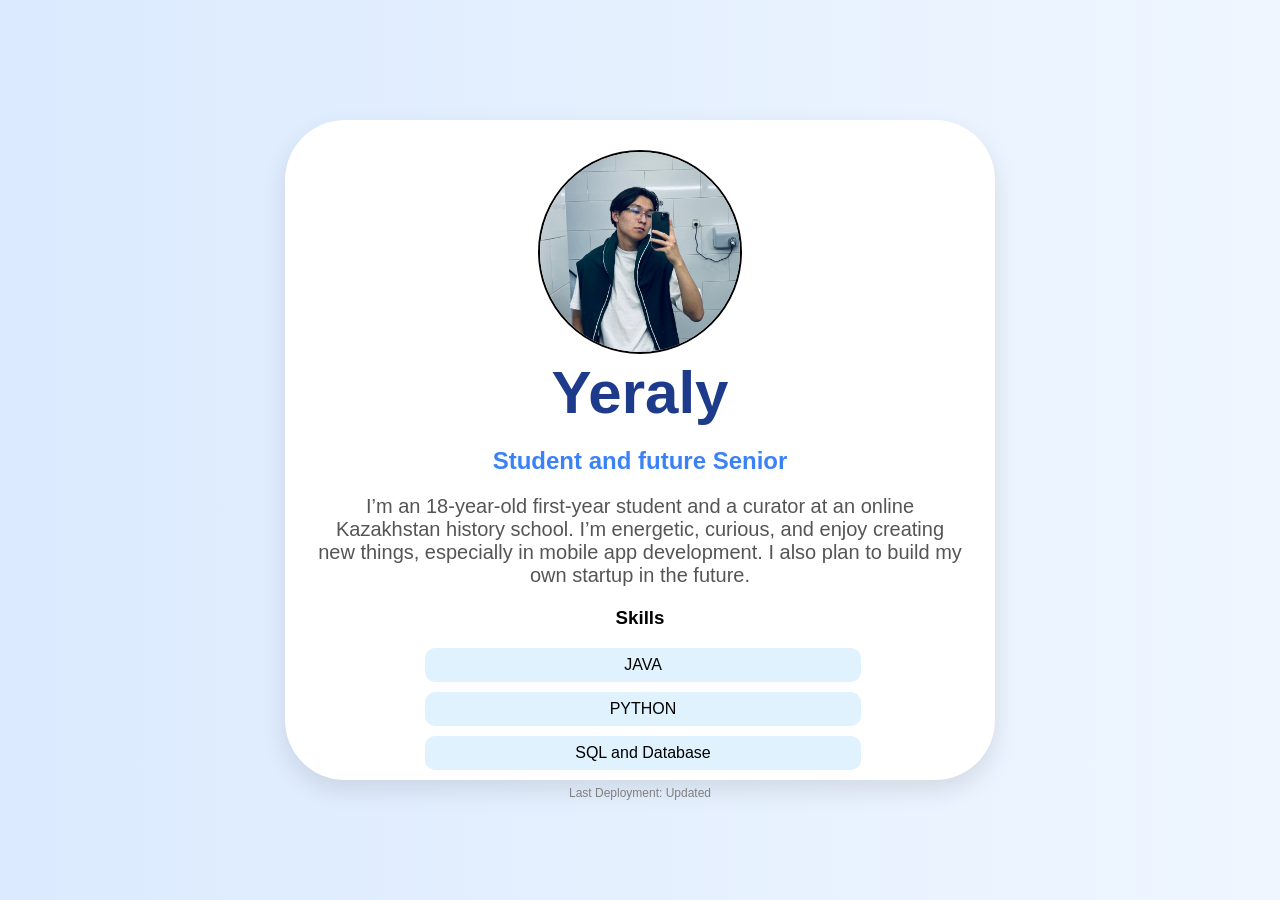
==== index.html @ 1bd36b5c "Update index.html" ====
<!DOCTYPE html>
<html>
<head>
    <title>My DevOps Portfolio</title>
    <link rel="stylesheet" href="website_styl.css">
</head>
<body>

    <div class="card">
        <img src="p1.jpeg" alt="Profile Picture" class="p1_picture">
        <h1>Yeraly</h1>
        <h2>Student and future Senior</h2>

        <p class="bio">
            I’m an 18-year-old first-year student and a curator at an online Kazakhstan history school. 
            I’m energetic, curious, and enjoy creating new things, especially in mobile app development. 
            I also plan to build my own startup in the future.
        </p>

        <h3>Skills</h3>
        <ul>
            <li>JAVA</li>
            <li>PYTHON</li>
            <li>SQL and Database</li>
        </ul>

        <p class="date">Last Deployment: Updated</p>
    </div>

</body>
</html>
---- website_styl.css ----
body {
    margin: 0;
    font-family: Arial, sans-serif;
    background: linear-gradient(to right, #dbeafe, #eff6ff);
    display: flex;
    justify-content: center;
    align-items: center;
    height: 100vh;
}

.card {
    background: white;
    padding: 30px;
    border-radius: 60px;
    width: 650px;
    height: 600px;
    text-align: center;
    box-shadow: 0 10px 25px rgba(0, 0, 0, 0.1);
}

h1 {
    margin-top: 0px;
    margin-bottom: 0px;
    color: #1e3a8a;
    font-size: 60px
}

h2 {
    color: #3b82f6;
    margin-bottom: 15px;
}

.bio {
    color: #555;
    font-size: 20px;
}

ul {
    list-style: none;
    padding: 0;
}

li {
    background: #e0f2fe;
    margin: 10px 110px;
    padding: 8px;
    border-radius: 10px;
    width: 420px;
}

.date {
    margin-top: 15px;
    font-size: 12px;
    color: gray;
}

.p1_picture {
    width: 200px;
    height: 200px;
    border-radius: 50%;
    object-fit: cover;
    margin-bottom: 0px;
    border: 2px solid black;
}
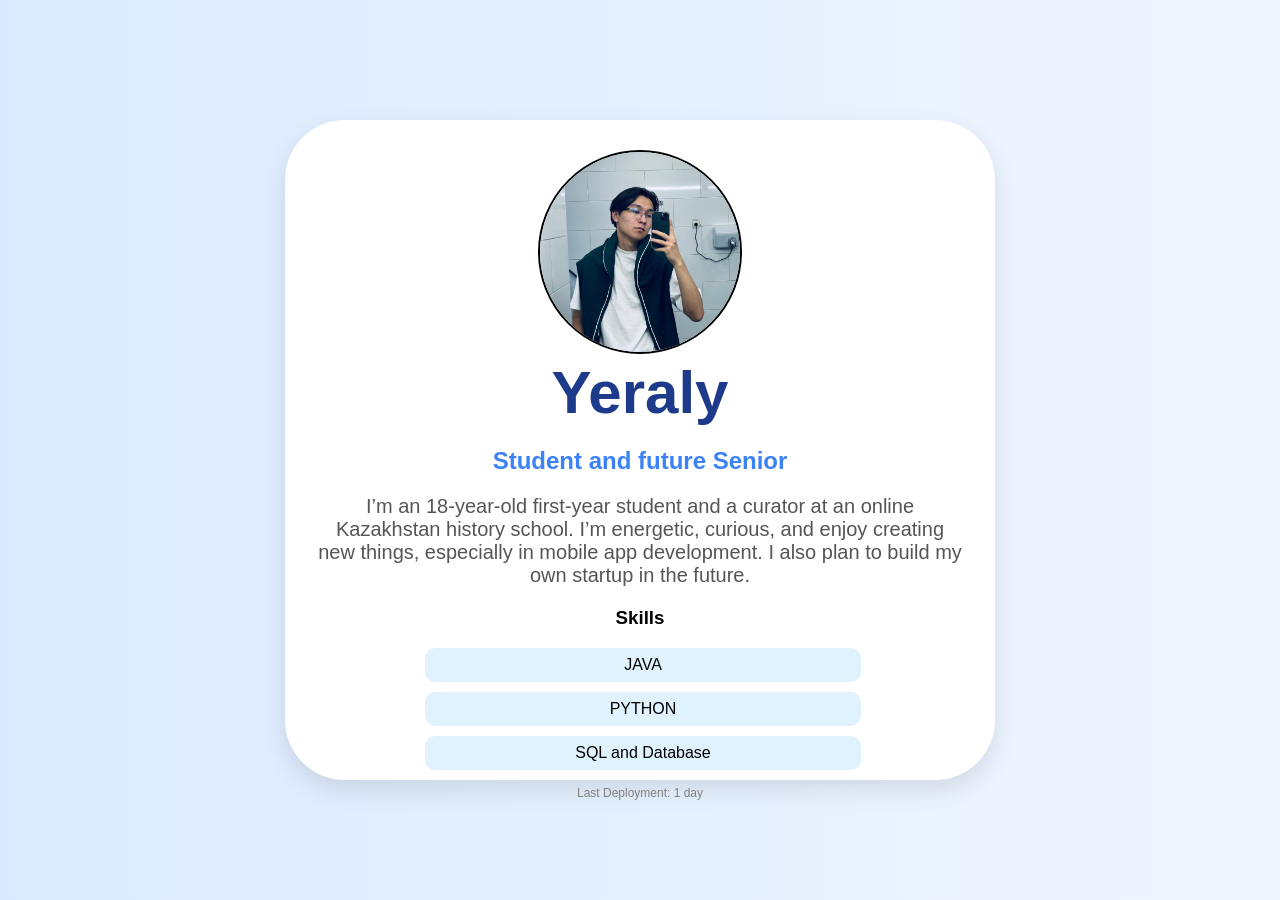
==== commit a96ea9e6: "Update index.html" ====
--- a/index.html
+++ b/index.html
@@ -24,7 +24,7 @@
             <li>SQL and Database</li>
         </ul>
 
-        <p class="date">Last Deployment: Updated</p>
+        <p class="date">Last Deployment: 1 day</p>
     </div>
 
 </body>
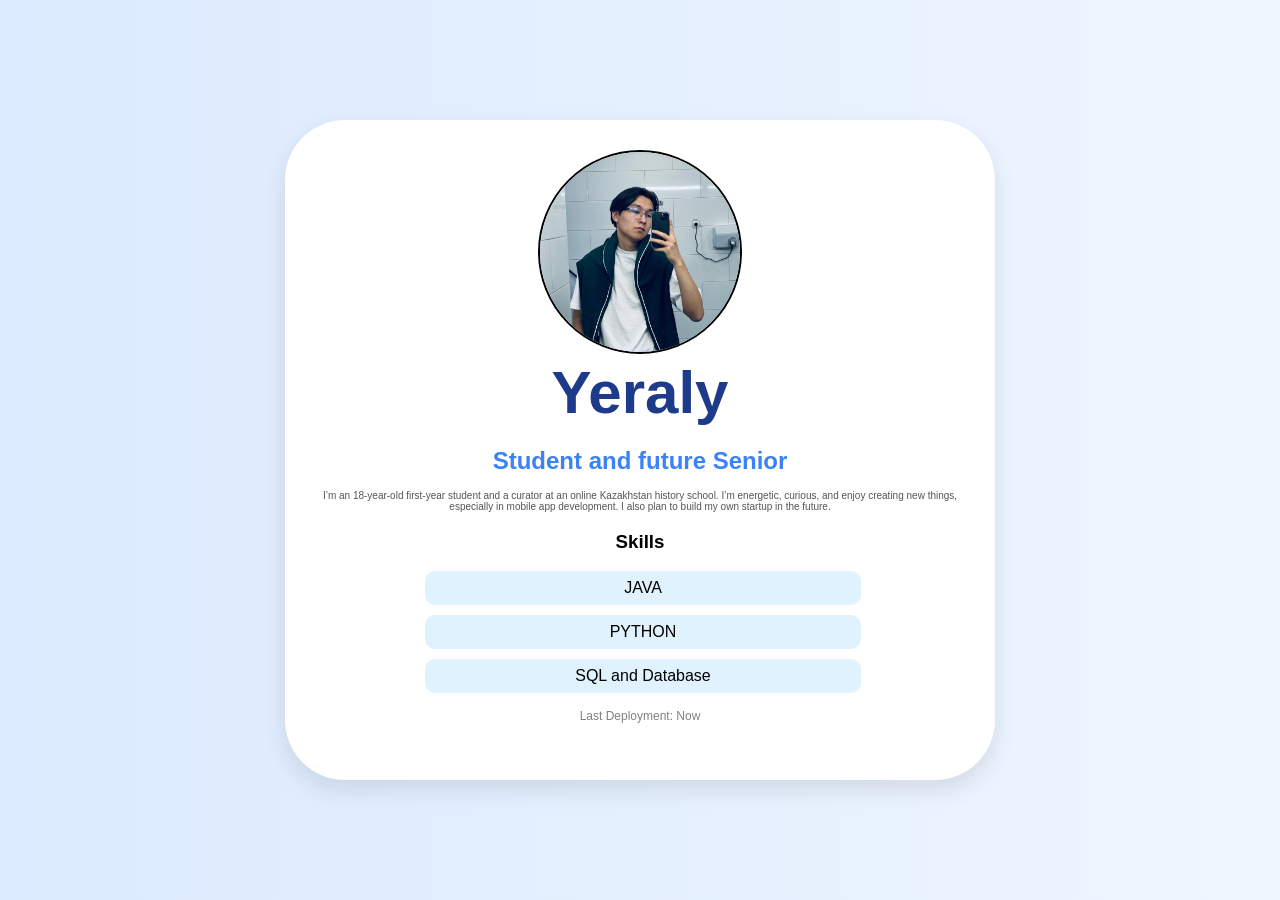
==== commit 0aea8e42: "Update index.html" ====
--- a/index.html
+++ b/index.html
@@ -24,7 +24,7 @@
             <li>SQL and Database</li>
         </ul>
 
-        <p class="date">Last Deployment: 1 day</p>
+        <p class="date">Last Deployment: Now</p>
     </div>
 
 </body>
--- a/website_styl.css
+++ b/website_styl.css
@@ -32,7 +32,7 @@
 
 .bio {
     color: #555;
-    font-size: 20px;
+    font-size: 10px;
 }
 
 ul {
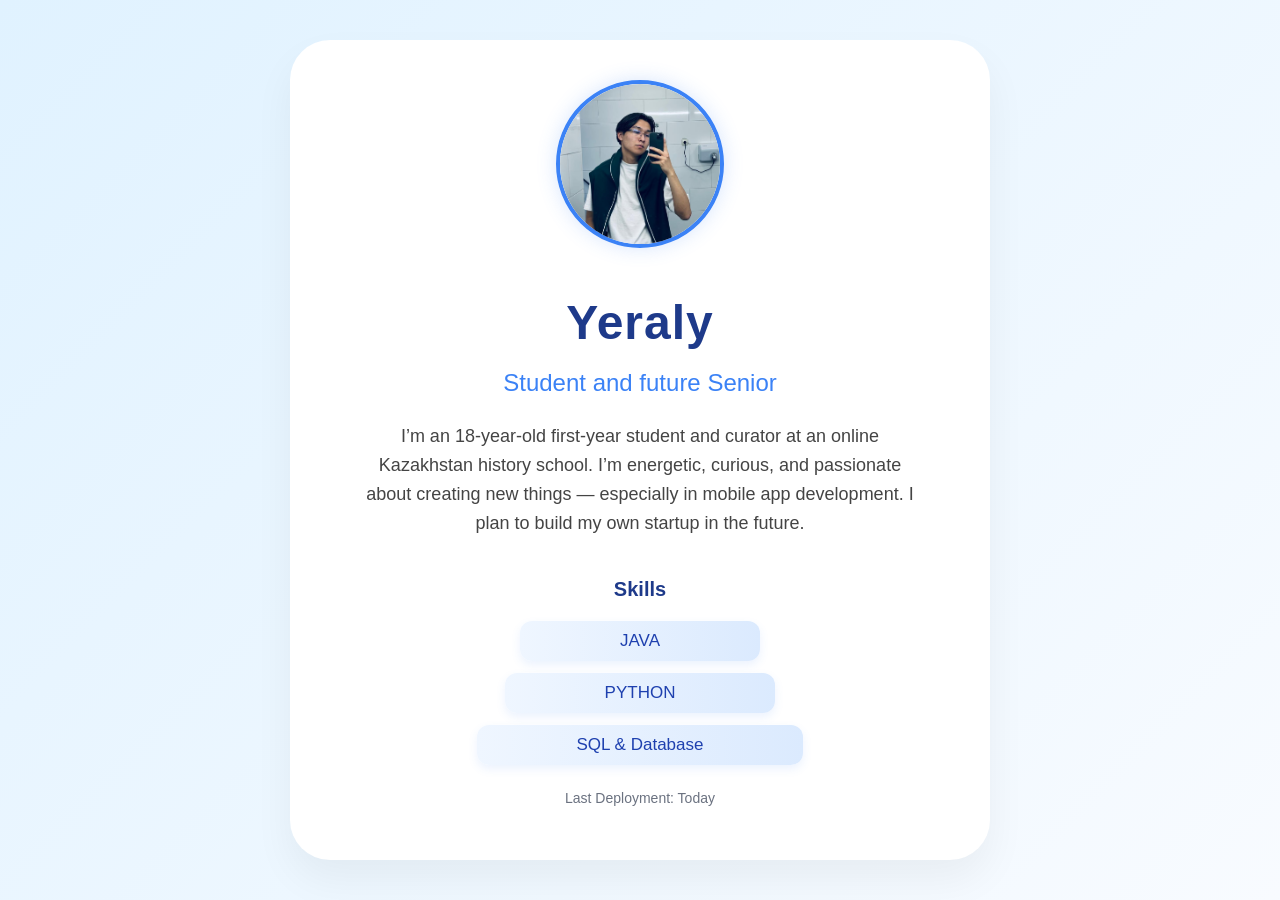
==== commit 96c34fd6: "Rename my_website.html to index.html" ====
--- a/index.html
+++ b/index.html
@@ -1,30 +1,34 @@
 <!DOCTYPE html>
-<html>
+<html lang="en">
 <head>
-    <title>My DevOps Portfolio</title>
+    <meta charset="UTF-8">
+    <title>Yeraly | Portfolio</title>
     <link rel="stylesheet" href="website_styl.css">
 </head>
 <body>
 
     <div class="card">
-        <img src="p1.jpeg" alt="Profile Picture" class="p1_picture">
+        <div class="profile">
+            <img src="p1.jpeg" alt="Profile Picture" class="p1_picture">
+        </div>
+
         <h1>Yeraly</h1>
         <h2>Student and future Senior</h2>
 
         <p class="bio">
-            I’m an 18-year-old first-year student and a curator at an online Kazakhstan history school. 
-            I’m energetic, curious, and enjoy creating new things, especially in mobile app development. 
-            I also plan to build my own startup in the future.
+            I’m an 18-year-old first-year student and curator at an online Kazakhstan history school. 
+            I’m energetic, curious, and passionate about creating new things — especially in mobile app development.
+            I plan to build my own startup in the future.
         </p>
 
         <h3>Skills</h3>
-        <ul>
-            <li>JAVA</li>
-            <li>PYTHON</li>
-            <li>SQL and Database</li>
-        </ul>
+        <div class="skills">
+            <span>JAVA</span>
+            <span>PYTHON</span>
+            <span>SQL & Database</span>
+        </div>
 
-        <p class="date">Last Deployment: Now</p>
+        <p class="date">Last Deployment: Today</p>
     </div>
 
 </body>
--- a/website_styl.css
+++ b/website_styl.css
@@ -1,64 +1,121 @@
 body {
     margin: 0;
-    font-family: Arial, sans-serif;
-    background: linear-gradient(to right, #dbeafe, #eff6ff);
+    font-family: 'Poppins', sans-serif;
+    background: linear-gradient(135deg, #e0f2ff, #f8fbff);
     display: flex;
     justify-content: center;
     align-items: center;
     height: 100vh;
+    overflow: hidden;
 }
 
 .card {
     background: white;
-    padding: 30px;
-    border-radius: 60px;
-    width: 650px;
-    height: 600px;
+    padding: 40px 50px;
+    border-radius: 40px;
+    width: 600px;
     text-align: center;
-    box-shadow: 0 10px 25px rgba(0, 0, 0, 0.1);
+    box-shadow: 0 20px 40px rgba(0, 0, 0, 0.05);
+    transition: all 0.4s ease;
+    animation: fadeIn 1.2s ease forwards;
+}
+
+.card:hover {
+    transform: translateY(-10px);
+    box-shadow: 0 25px 50px rgba(0, 0, 0, 0.1);
+}
+
+@keyframes fadeIn {
+    from {
+        opacity: 0;
+        transform: translateY(30px);
+    }
+    to {
+        opacity: 1;
+        transform: translateY(0);
+    }
+}
+
+.p1_picture {
+    width: 160px;
+    height: 160px;
+    border-radius: 50%;
+    object-fit: cover;
+    border: 4px solid #3b82f6;
+    margin-bottom: 10px;
+    box-shadow: 0 0 20px rgba(59, 130, 246, 0.2);
 }
 
 h1 {
-    margin-top: 0px;
-    margin-bottom: 0px;
+    margin-bottom: 10px;
     color: #1e3a8a;
-    font-size: 60px
+    font-size: 48px;
+    letter-spacing: 1px;
 }
 
 h2 {
     color: #3b82f6;
-    margin-bottom: 15px;
+    font-weight: 500;
+    margin-bottom: 25px;
+}
+
+h3 {
+    margin-top: 40px;
+    font-size: 20px;
+    color: #1e3a8a;
 }
 
 .bio {
-    color: #555;
-    font-size: 10px;
+    color: #444;
+    font-size: 18px;
+    line-height: 1.6;
+    margin: 0 20px;
 }
 
-ul {
-    list-style: none;
-    padding: 0;
+.skills {
+    display: flex;
+    flex-direction: column;
+    align-items: center;
+    gap: 12px;
+    margin-top: 20px;
 }
 
-li {
-    background: #e0f2fe;
-    margin: 10px 110px;
-    padding: 8px;
-    border-radius: 10px;
-    width: 420px;
+.skills span {
+    background: linear-gradient(90deg, #eff6ff, #dbeafe);
+    color: #1e40af;
+    padding: 10px 100px;
+    border-radius: 12px;
+    font-weight: 500;
+    font-size: 17px;
+    box-shadow: 0 4px 10px rgba(59, 130, 246, 0.1);
+    transition: 0.3s;
+}
+
+.skills span:hover {
+    background: linear-gradient(90deg, #3b82f6, #60a5fa);
+    color: white;
+    transform: scale(1.05);
+    box-shadow: 0 6px 15px rgba(59, 130, 246, 0.3);
 }
 
 .date {
-    margin-top: 15px;
-    font-size: 12px;
-    color: gray;
+    margin-top: 25px;
+    font-size: 14px;
+    color: #6b7280;
 }
 
-.p1_picture {
-    width: 200px;
-    height: 200px;
-    border-radius: 50%;
-    object-fit: cover;
-    margin-bottom: 0px;
-    border: 2px solid black;
+@media (max-width: 700px) {
+    .card {
+        width: 85%;
+        padding: 30px;
+    }
+
+    .skills span {
+        padding: 10px 40px;
+        font-size: 16px;
+    }
+
+    .bio {
+        font-size: 16px;
+    }
 }
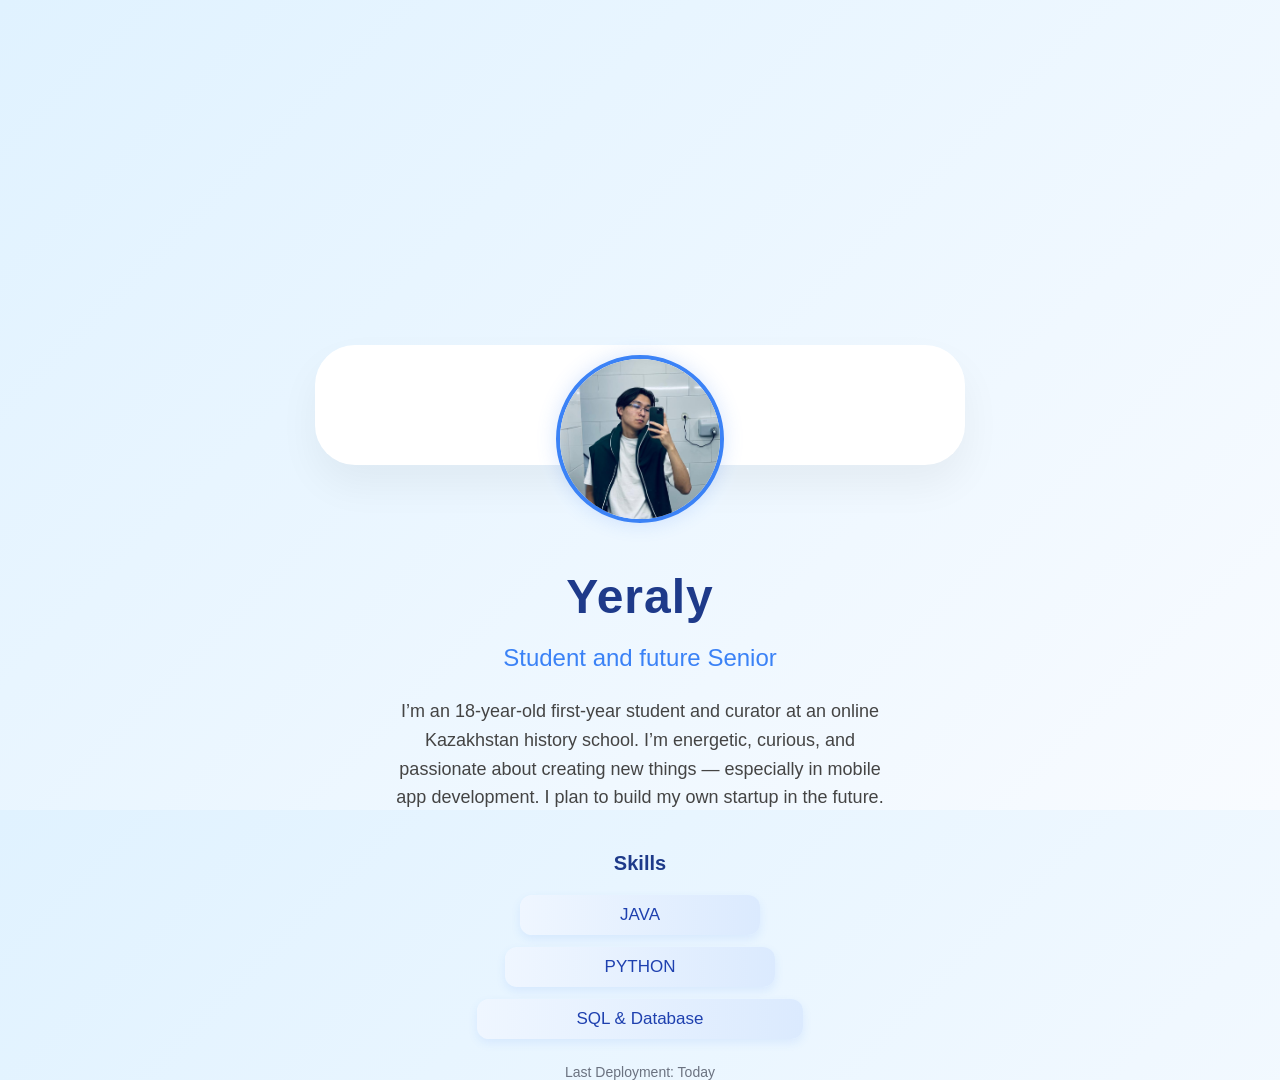
==== commit 574c7d7c: "Add inline style to card div in index.html" ====
--- a/index.html
+++ b/index.html
@@ -7,7 +7,7 @@
 </head>
 <body>
 
-    <div class="card">
+    <div class="card"  style="height: 100px;">
         <div class="profile">
             <img src="p1.jpeg" alt="Profile Picture" class="p1_picture">
         </div>
--- a/website_styl.css
+++ b/website_styl.css
@@ -5,15 +5,15 @@
     display: flex;
     justify-content: center;
     align-items: center;
-    height: 100vh;
+    height: 90vh;
     overflow: hidden;
 }
 
 .card {
     background: white;
-    padding: 40px 50px;
+    padding: 10px 50px;
     border-radius: 40px;
-    width: 600px;
+    width: 550px;
     text-align: center;
     box-shadow: 0 20px 40px rgba(0, 0, 0, 0.05);
     transition: all 0.4s ease;
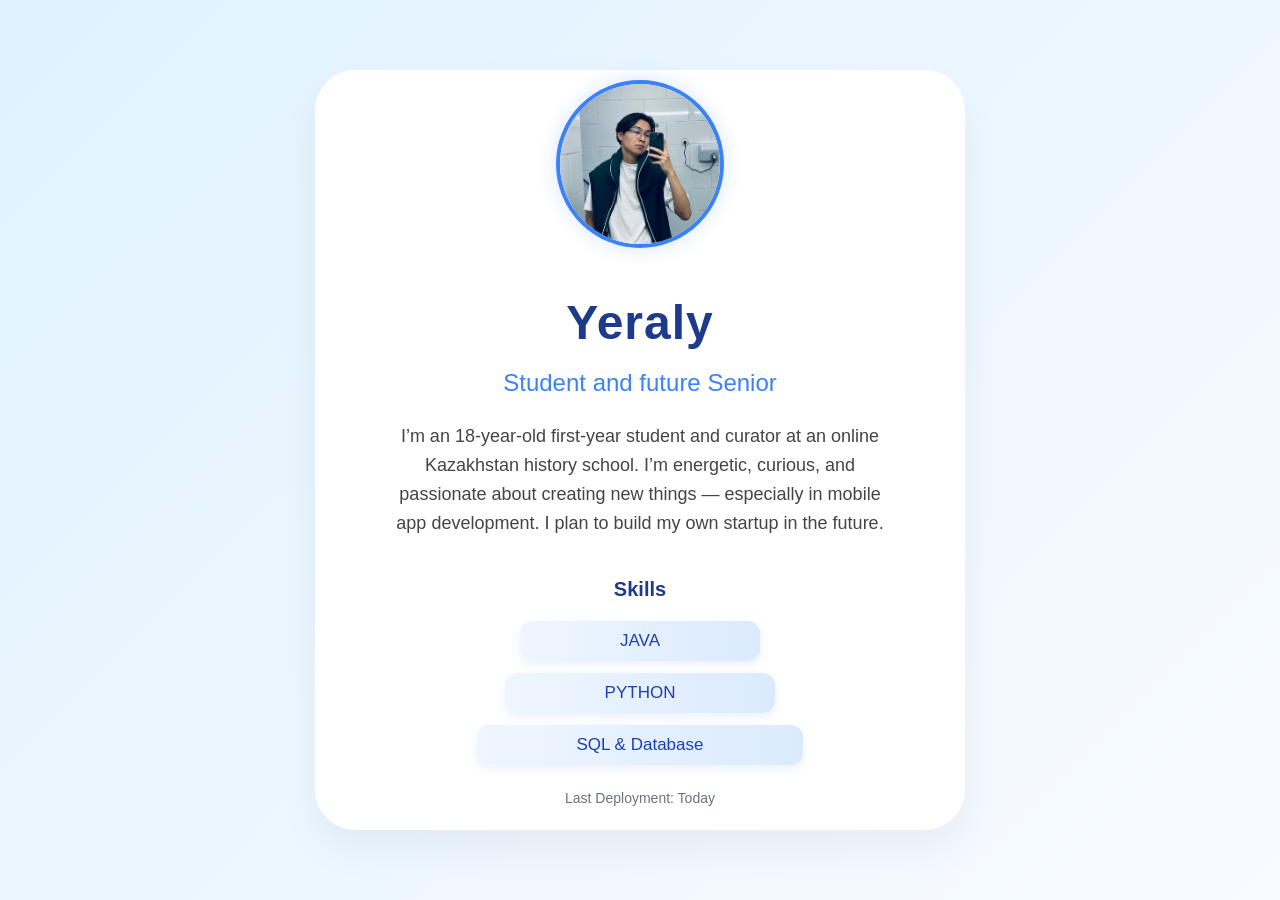
==== commit 3798bd2f: "Remove inline height style from card div" ====
--- a/index.html
+++ b/index.html
@@ -7,7 +7,7 @@
 </head>
 <body>
 
-    <div class="card"  style="height: 100px;">
+    <div class="card">
         <div class="profile">
             <img src="p1.jpeg" alt="Profile Picture" class="p1_picture">
         </div>
--- a/website_styl.css
+++ b/website_styl.css
@@ -5,7 +5,7 @@
     display: flex;
     justify-content: center;
     align-items: center;
-    height: 90vh;
+    height: 100vh;
     overflow: hidden;
 }
 
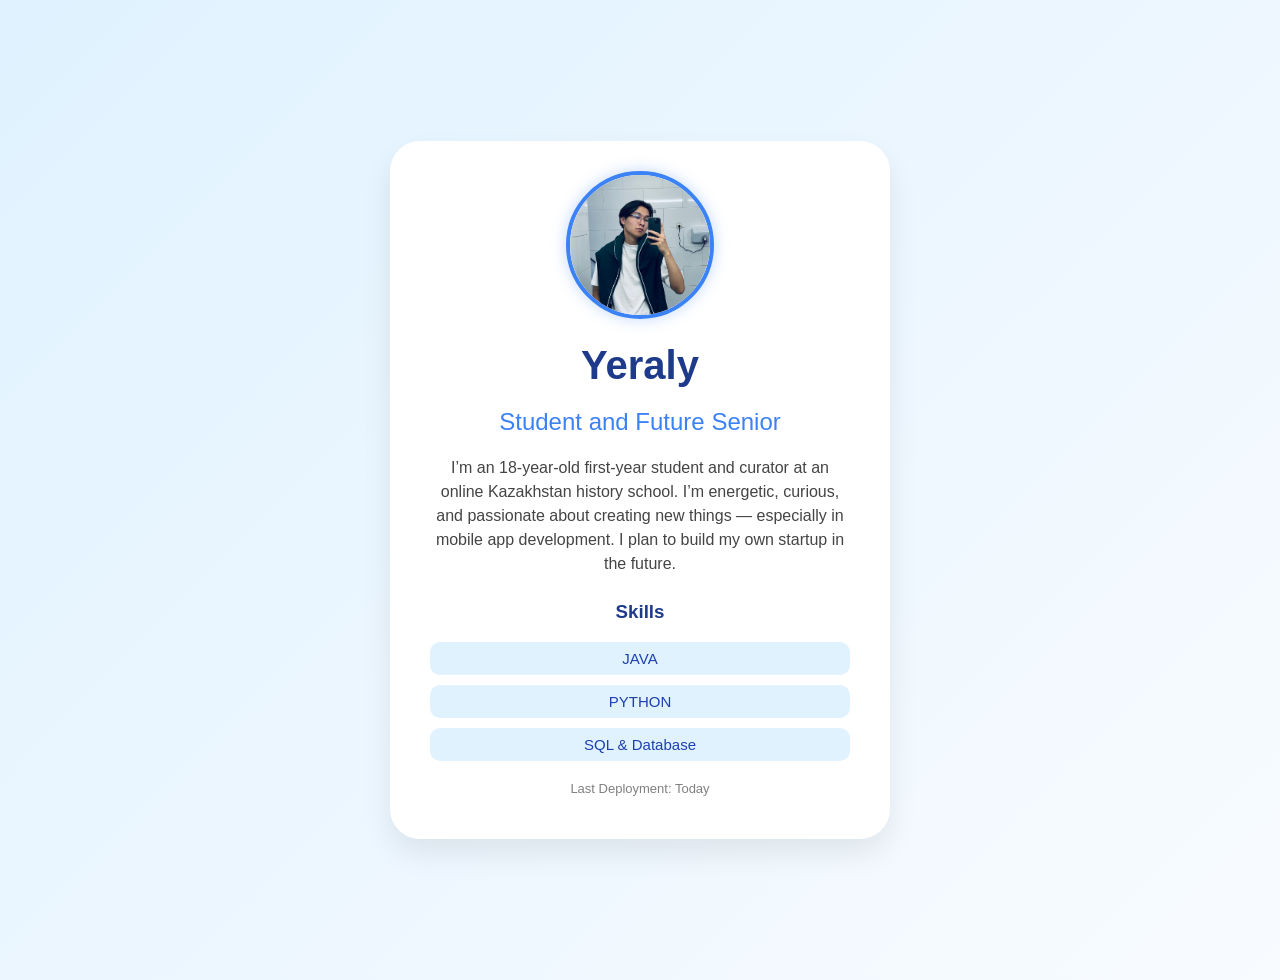
==== commit a8b531b0: "Fix HTML formatting and update profile section" ====
--- a/index.html
+++ b/index.html
@@ -13,7 +13,7 @@
         </div>
 
         <h1>Yeraly</h1>
-        <h2>Student and future Senior</h2>
+        <h2>Student and Future Senior</h2>
 
         <p class="bio">
             I’m an 18-year-old first-year student and curator at an online Kazakhstan history school. 
--- a/website_styl.css
+++ b/website_styl.css
@@ -5,24 +5,23 @@
     display: flex;
     justify-content: center;
     align-items: center;
-    height: 100vh;
-    overflow: hidden;
+    min-height: 100vh;
+    padding: 40px 0;
 }
 
 .card {
     background: white;
-    padding: 10px 50px;
-    border-radius: 40px;
-    width: 550px;
+    padding: 30px 40px;
+    border-radius: 30px;
+    width: 420px;
     text-align: center;
-    box-shadow: 0 20px 40px rgba(0, 0, 0, 0.05);
-    transition: all 0.4s ease;
-    animation: fadeIn 1.2s ease forwards;
+    box-shadow: 0 15px 30px rgba(0, 0, 0, 0.08);
+    transition: 0.3s;
+    animation: fadeIn 1s ease;
 }
 
 .card:hover {
-    transform: translateY(-10px);
-    box-shadow: 0 25px 50px rgba(0, 0, 0, 0.1);
+    transform: translateY(-8px);
 }
 
 @keyframes fadeIn {
@@ -37,85 +36,68 @@
 }
 
 .p1_picture {
-    width: 160px;
-    height: 160px;
+    width: 140px;
+    height: 140px;
     border-radius: 50%;
     object-fit: cover;
     border: 4px solid #3b82f6;
+    box-shadow: 0 0 15px rgba(59, 130, 246, 0.3);
     margin-bottom: 10px;
-    box-shadow: 0 0 20px rgba(59, 130, 246, 0.2);
 }
 
 h1 {
-    margin-bottom: 10px;
+    margin: 10px 0;
     color: #1e3a8a;
-    font-size: 48px;
-    letter-spacing: 1px;
+    font-size: 40px;
 }
 
 h2 {
     color: #3b82f6;
     font-weight: 500;
-    margin-bottom: 25px;
-}
-
-h3 {
-    margin-top: 40px;
-    font-size: 20px;
-    color: #1e3a8a;
+    margin-bottom: 20px;
 }
 
 .bio {
     color: #444;
-    font-size: 18px;
-    line-height: 1.6;
-    margin: 0 20px;
+    font-size: 16px;
+    line-height: 1.5;
+}
+
+h3 {
+    margin-top: 25px;
+    color: #1e3a8a;
 }
 
 .skills {
     display: flex;
     flex-direction: column;
-    align-items: center;
-    gap: 12px;
-    margin-top: 20px;
+    gap: 10px;
+    margin-top: 15px;
 }
 
 .skills span {
-    background: linear-gradient(90deg, #eff6ff, #dbeafe);
+    background: #e0f2fe;
     color: #1e40af;
-    padding: 10px 100px;
-    border-radius: 12px;
-    font-weight: 500;
-    font-size: 17px;
-    box-shadow: 0 4px 10px rgba(59, 130, 246, 0.1);
+    padding: 8px;
+    border-radius: 10px;
+    font-size: 15px;
     transition: 0.3s;
 }
 
 .skills span:hover {
-    background: linear-gradient(90deg, #3b82f6, #60a5fa);
+    background: #3b82f6;
     color: white;
     transform: scale(1.05);
-    box-shadow: 0 6px 15px rgba(59, 130, 246, 0.3);
 }
 
 .date {
-    margin-top: 25px;
-    font-size: 14px;
-    color: #6b7280;
+    margin-top: 20px;
+    font-size: 13px;
+    color: gray;
 }
 
-@media (max-width: 700px) {
+@media (max-width: 600px) {
     .card {
-        width: 85%;
-        padding: 30px;
-    }
-
-    .skills span {
-        padding: 10px 40px;
-        font-size: 16px;
-    }
-
-    .bio {
-        font-size: 16px;
+        width: 90%;
     }
 }
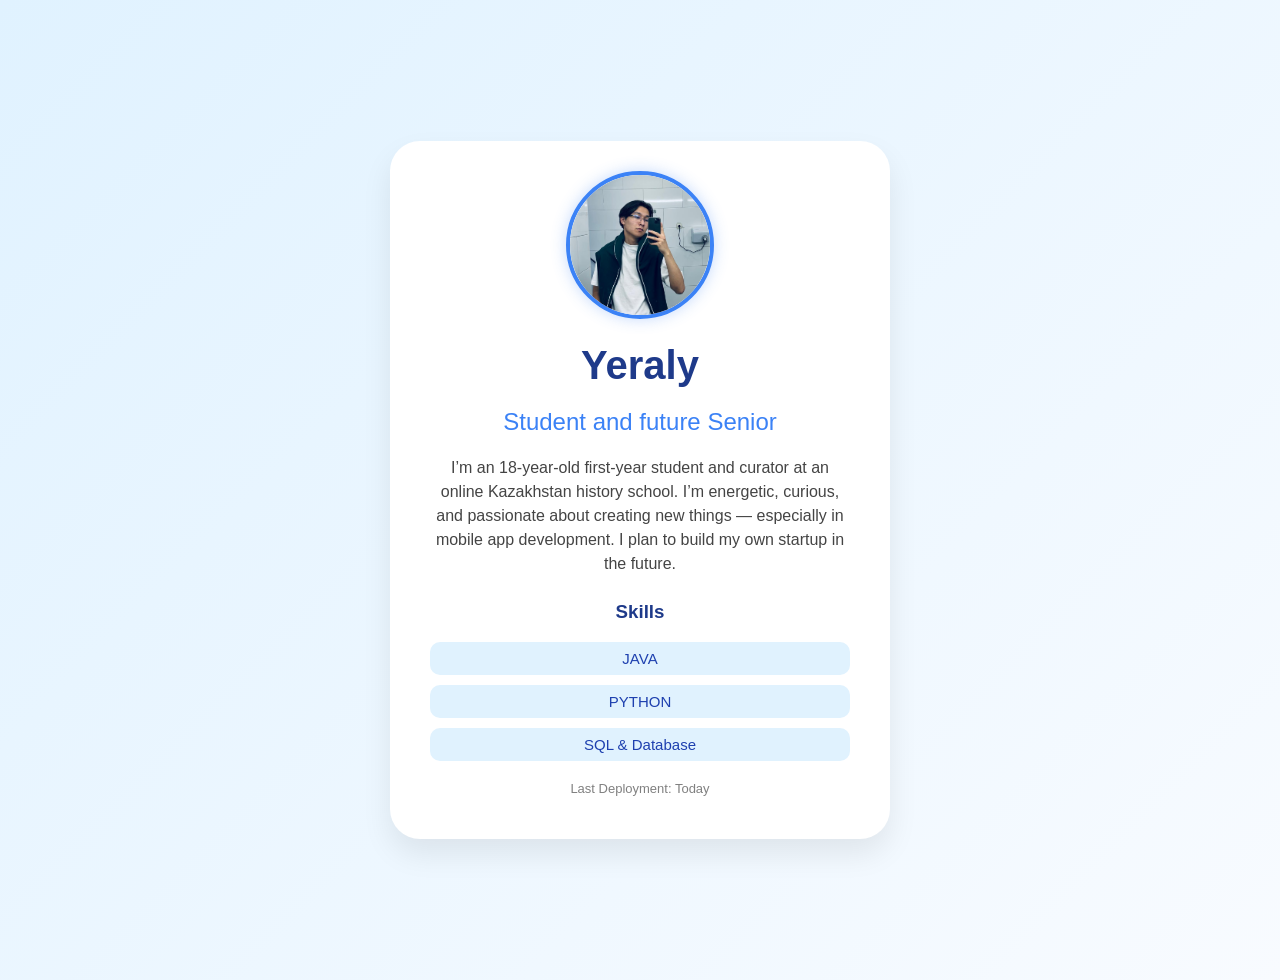
==== commit f95e0040: "Fix HTML formatting and update content" ====
--- a/index.html
+++ b/index.html
@@ -13,7 +13,7 @@
         </div>
 
         <h1>Yeraly</h1>
-        <h2>Student and Future Senior</h2>
+        <h2>Student and future Senior</h2>
 
         <p class="bio">
             I’m an 18-year-old first-year student and curator at an online Kazakhstan history school. 
